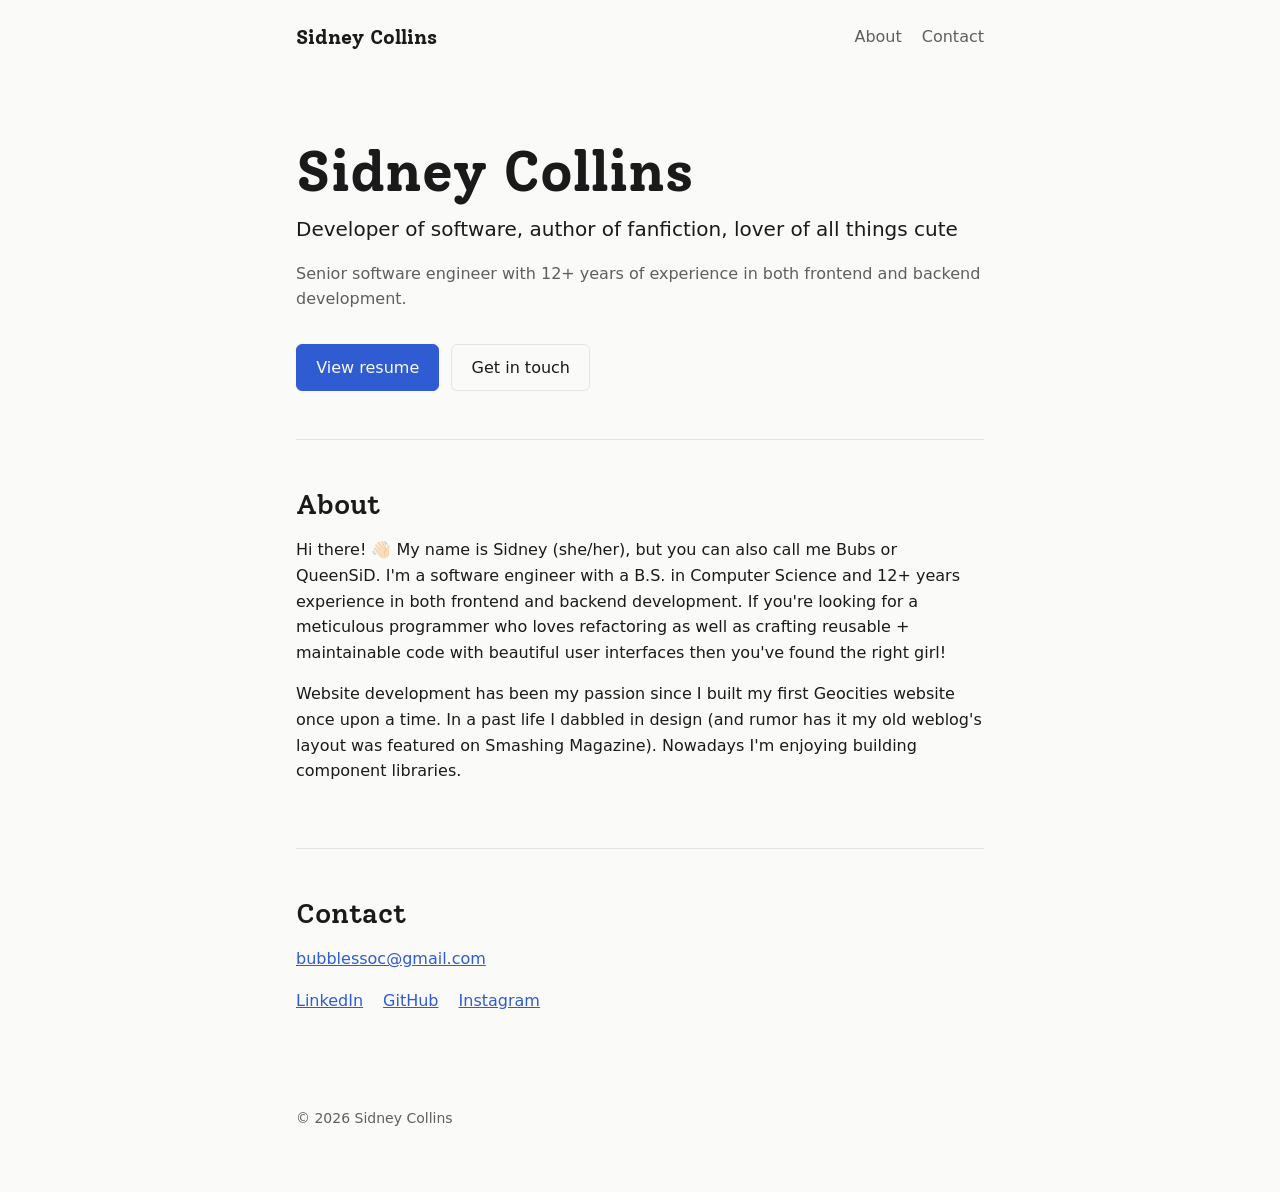
==== index.html @ 9f8a6d19 "updated favicons; playing in the playground" ====
<!doctype html>
<html lang="en">
<head>
  <meta charset="utf-8">
  <meta name="viewport" content="width=device-width, initial-scale=1">
  <title>Sidney Collins</title>
  <meta name="description" content="Sidney Collins: background, selected work, and how to get in touch.">

  <!-- <link rel="icon" href="/favicon.ico" sizes="48x48">
  <link rel="icon" href="/assets/icons/icon-192.png" type="image/png" sizes="192x192">
  <link rel="apple-touch-icon" href="/apple-touch-icon.png">
  -->
  <link rel="icon" href="/favicon.ico" sizes="any">
  <link rel="icon" type="image/png" sizes="32x32" href="/favicon-32x32.png">
  <link rel="apple-touch-icon" href="/apple-touch-icon.png">
  <link rel="manifest" href="/site.webmanifest">

  <link rel="preconnect" href="https://fonts.googleapis.com">
  <link rel="preconnect" href="https://fonts.gstatic.com" crossorigin>
  <link rel="stylesheet" href="https://fonts.googleapis.com/css2?family=Solway:wght@400;500;700&family=Aleo:wght@400;500;700&family=Montserrat:wght@400;500;700&family=Roboto+Slab:wght@400;500;700&family=Arvo:wght@400;700&family=Zilla+Slab:wght@400;500;700&display=swap">
  <link rel="stylesheet" href="styles.css">
</head>
<body>
  <header class="site-header">
    <a class="wordmark" href="#top">Sidney Collins</a>
    <nav aria-label="Primary">
      <a href="#about">About</a>
      <!-- <a href="#work">Work</a> -->
      <a href="#contact">Contact</a>
    </nav>
  </header>

  <main id="top">
    <section class="hero">
      <h1>Sidney Collins</h1>
      <p class="headline">Developer of software, author of fanfiction, lover of all things cute</p>
      <p class="intro">Senior software engineer with 12+ years of experience in both frontend and backend development.</p>
      <div class="actions">
        <a class="button button-primary" href="assets/resume.pdf">View resume</a>
        <a class="button" href="#contact">Get in touch</a>
      </div>
    </section>

    <section id="about">
      <h2>About</h2>
      <p>Hi there! 👋🏻 My name is Sidney (she/her), but you can also call me Bubs or QueenSiD. I'm a software engineer with a B.S. in Computer Science and 12+ years experience in both frontend and backend development. If you're looking for a meticulous programmer who loves refactoring as well as crafting reusable + maintainable code with beautiful user interfaces then you've found the right girl!</p>
      <p>Website development has been my passion since I built my first Geocities website once upon a time. In a past life I dabbled in design (and rumor has it my old weblog's layout was featured on Smashing Magazine). Nowadays I'm enjoying building component libraries.</p>
    </section>

    <!-- <section id="work">
      <h2>Selected work</h2>
      <ul class="cards">
        <li class="card">
          <h3><a href="#">Project one</a></h3>
          <p>One-line description of the project.</p>
        </li>
        <li class="card">
          <h3><a href="#">Project two</a></h3>
          <p>One-line description of the project.</p>
        </li>
        <li class="card">
          <h3><a href="#">Project three</a></h3>
          <p>One-line description of the project.</p>
        </li>
      </ul>
    </section> -->

    <section id="contact">
      <h2>Contact</h2>
      <p><a href="mailto:bubblessoc@gmail.com">bubblessoc@gmail.com</a></p>
      <ul class="links">
        <li><a href="https://www.linkedin.com/in/sidneycollins">LinkedIn</a></li>
        <li><a href="https://github.com/bubblessoc">GitHub</a></li>
        <li><a href="https://instagram.com/bubblessoc">Instagram</a></li>
      </ul>
    </section>
  </main>

  <footer class="site-footer">
    <p>&copy; 2026 Sidney Collins</p>
  </footer>
</body>
</html>
---- styles.css ----
html { -webkit-text-size-adjust: 100%; }        /* stop iOS enlarging text in landscape */
img, svg { display: block; max-width: 100%; }   /* images never overflow the column */
input, button, textarea, select { font: inherit; } /* form controls use the page font */

:root {
  --font-heading: "Solway", Georgia, serif;
  --font-body: system-ui, -apple-system, "Segoe UI", Roboto, sans-serif;

  /* Candidate fonts, not yet applied */
  --font-aleo: "Aleo", Georgia, serif;
  --font-montserrat: "Montserrat", system-ui, sans-serif;
  --font-roboto-slab: "Roboto Slab", Georgia, serif;
  --font-arvo: "Arvo", Georgia, serif;
  --font-zilla-slab: "Zilla Slab", Georgia, serif;

  --color-bg: #fafaf8;
  --color-text: #1a1a1a;
  --color-muted: #5f5f5f;
  --color-border: #e4e4e0;
  --color-accent: #2f5bd3;

  --max-width: 720px;
}

@media (prefers-color-scheme: dark) {
  :root {
    --color-bg: #141414;
    --color-text: #ededea;
    --color-muted: #a3a3a0;
    --color-border: #2c2c2a;
    --color-accent: #8aa8ff;
  }
}

*,
*::before,
*::after {
  box-sizing: border-box;
}

body {
  margin: 0;
  background: var(--color-bg);
  color: var(--color-text);
  font-family: var(--font-body);
  font-size: 1rem;
  line-height: 1.6;
}

/* Header text: Solway */
h1,
h2,
h3,
.wordmark {
  font-family: var(--font-heading);
  line-height: 1.2;
}

h1 {
  font-size: clamp(2.5rem, 7vw, 3.5rem);
  font-weight: 700;
  margin: 0 0 0.5rem;
}

h2 {
  font-size: 1.75rem;
  font-weight: 500;
  margin: 0 0 1rem;
}

h3 {
  font-size: 1.125rem;
  font-weight: 500;
  margin: 0 0 0.25rem;
}

a {
  color: var(--color-accent);
}

a:focus-visible {
  outline: 2px solid var(--color-accent);
  outline-offset: 3px;
}

.site-header,
main,
.site-footer {
  max-width: var(--max-width);
  margin: 0 auto;
  padding: 0 16px;
}

.site-header {
  display: flex;
  flex-wrap: wrap;
  gap: 1rem;
  justify-content: space-between;
  align-items: center;
  padding-top: 1.5rem;
  padding-bottom: 1.5rem;
}

.wordmark {
  font-size: 1.25rem;
  font-weight: 700;
  color: var(--color-text);
  text-decoration: none;
}

.site-header nav {
  display: flex;
  gap: 1.25rem;
}

.site-header nav a {
  color: var(--color-muted);
  text-decoration: none;
}

.site-header nav a:hover {
  color: var(--color-text);
}

section {
  padding: 3rem 0;
  border-top: 1px solid var(--color-border);
}

.hero {
  border-top: none;
  padding-top: 4rem;
}

.headline {
  font-size: 1.25rem;
  margin: 0 0 1rem;
}

.intro {
  color: var(--color-muted);
  margin: 0 0 2rem;
}

.actions {
  display: flex;
  flex-wrap: wrap;
  gap: 0.75rem;
}

.button {
  display: inline-block;
  padding: 0.6rem 1.2rem;
  border: 1px solid var(--color-border);
  border-radius: 6px;
  color: var(--color-text);
  text-decoration: none;
}

.button-primary {
  background: var(--color-accent);
  border-color: var(--color-accent);
  color: var(--color-bg);
}

.cards,
.links {
  list-style: none;
  margin: 0;
  padding: 0;
}

.cards {
  display: grid;
  gap: 1rem;
}

.card {
  padding: 1.25rem;
  border: 1px solid var(--color-border);
  border-radius: 8px;
}

.card p {
  margin: 0;
  color: var(--color-muted);
}

.links {
  display: flex;
  gap: 1.25rem;
}

.site-footer {
  padding-top: 2rem;
  padding-bottom: 3rem;
  color: var(--color-muted);
  font-size: 0.875rem;
}
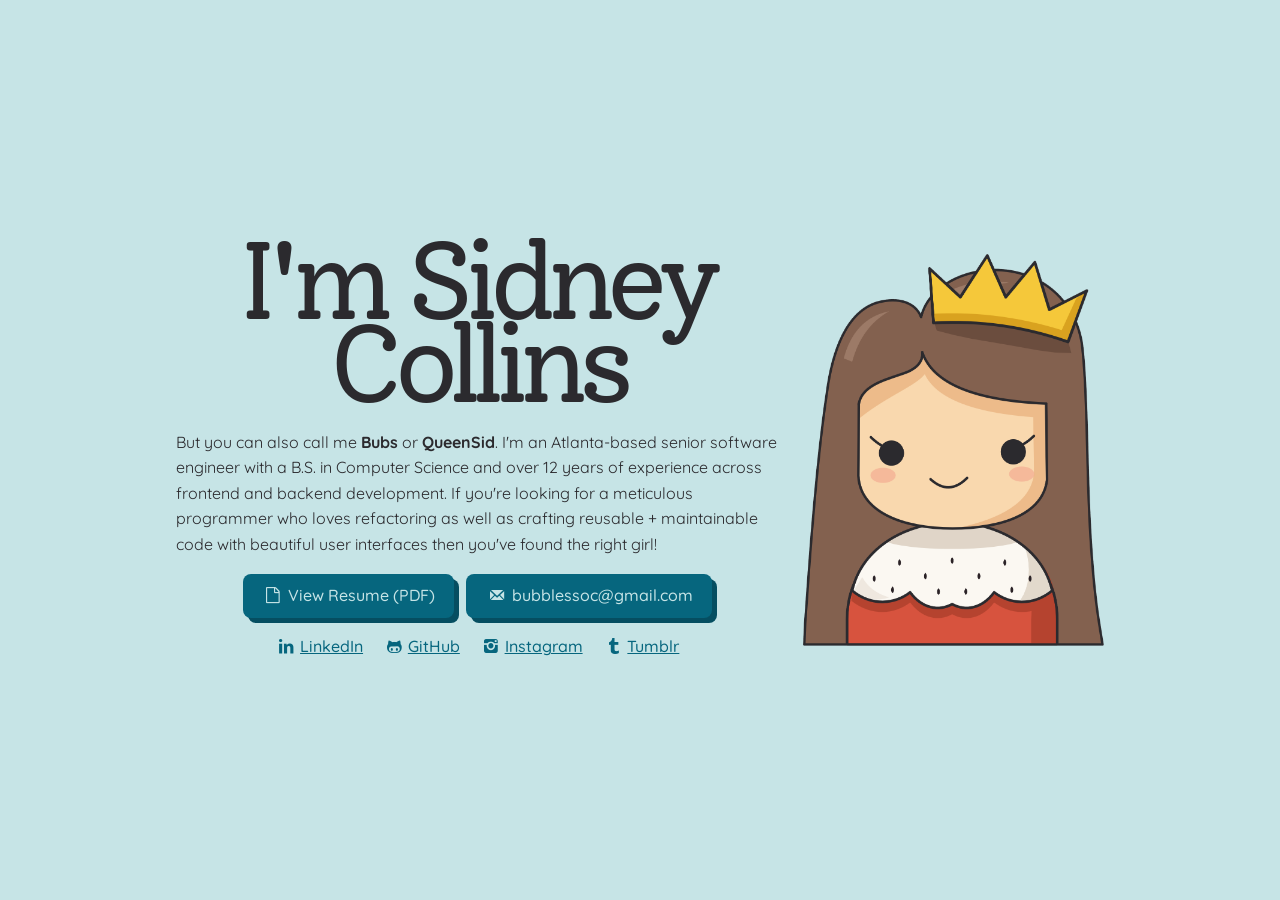
==== commit fe56d94c: "making playground changes live" ====
--- a/index.html
+++ b/index.html
@@ -3,81 +3,72 @@
 <head>
   <meta charset="utf-8">
   <meta name="viewport" content="width=device-width, initial-scale=1">
-  <title>Sidney Collins</title>
-  <meta name="description" content="Sidney Collins: background, selected work, and how to get in touch.">
+  <title>Sidney Collins | Senior Software Engineer in Atlanta</title>
+  <meta name="description" content="Atlanta-based senior software engineer who loves refactoring, reusable code and beautiful interfaces. 12+ years building for the web, front to back.">
 
-  <!-- <link rel="icon" href="/favicon.ico" sizes="48x48">
-  <link rel="icon" href="/assets/icons/icon-192.png" type="image/png" sizes="192x192">
-  <link rel="apple-touch-icon" href="/apple-touch-icon.png">
-  -->
+  <meta property="og:title" content="Sidney Collins | Senior Software Engineer in Atlanta">
+  <meta property="og:description" content="Atlanta-based senior software engineer who loves refactoring, reusable code and beautiful interfaces. 12+ years building for the web, front to back.">
+  <meta property="og:image" content="https://sidneycollins.com/assets/images/queensid.png">
+  <meta property="og:url" content="https://sidneycollins.com/">
+  <meta property="og:type" content="website">
+
   <link rel="icon" href="/favicon.ico" sizes="any">
   <link rel="icon" type="image/png" sizes="32x32" href="/favicon-32x32.png">
   <link rel="apple-touch-icon" href="/apple-touch-icon.png">
-  <link rel="manifest" href="/site.webmanifest">
 
   <link rel="preconnect" href="https://fonts.googleapis.com">
   <link rel="preconnect" href="https://fonts.gstatic.com" crossorigin>
-  <link rel="stylesheet" href="https://fonts.googleapis.com/css2?family=Solway:wght@400;500;700&family=Aleo:wght@400;500;700&family=Montserrat:wght@400;500;700&family=Roboto+Slab:wght@400;500;700&family=Arvo:wght@400;700&family=Zilla+Slab:wght@400;500;700&display=swap">
-  <link rel="stylesheet" href="styles.css">
+  <link rel="stylesheet" href="https://fonts.googleapis.com/css2?family=Solway:wght@400;500;700&family=Quicksand:wght@400;500;700&display=swap">
+  <link rel="stylesheet" href="assets/css/styles.css">
+  <link rel="stylesheet" href="assets/css/sidneycollins-icons.css">
 </head>
+
 <body>
-  <header class="site-header">
-    <a class="wordmark" href="#top">Sidney Collins</a>
-    <nav aria-label="Primary">
-      <a href="#about">About</a>
-      <!-- <a href="#work">Work</a> -->
-      <a href="#contact">Contact</a>
-    </nav>
-  </header>
-
   <main id="top">
     <section class="hero">
-      <h1>Sidney Collins</h1>
-      <p class="headline">Developer of software, author of fanfiction, lover of all things cute</p>
-      <p class="intro">Senior software engineer with 12+ years of experience in both frontend and backend development.</p>
+      <h1 class="heading">I&apos;m Sidney Collins</h1>
+      <img src="assets/images/queensid.png" alt="" class="profile-image" width="1003" height="1304" />
+      <p class="intro">
+        But you can also call me <b>Bubs</b> or <b>QueenSid</b>. I&apos;m an Atlanta-based senior software engineer with a B.S. in Computer Science and over 12 years of experience across frontend and backend development. If you&apos;re looking for a meticulous programmer who loves refactoring as well as crafting reusable + maintainable code with beautiful user interfaces then you&apos;ve found the right girl!
+      </p>
       <div class="actions">
-        <a class="button button-primary" href="assets/resume.pdf">View resume</a>
-        <a class="button" href="#contact">Get in touch</a>
+        <a class="button resume" href="assets/resume.pdf">
+          <span class="icon-doc" aria-hidden="true"></span>
+          View Resume (PDF)
+        </a>
+        <a class="button email" href="mailto:bubblessoc@gmail.com">
+          <span class="icon-mail" aria-hidden="true"></span>
+          bubblessoc@gmail.com
+        </a>
       </div>
-    </section>
-
-    <section id="about">
-      <h2>About</h2>
-      <p>Hi there! 👋🏻 My name is Sidney (she/her), but you can also call me Bubs or QueenSiD. I'm a software engineer with a B.S. in Computer Science and 12+ years experience in both frontend and backend development. If you're looking for a meticulous programmer who loves refactoring as well as crafting reusable + maintainable code with beautiful user interfaces then you've found the right girl!</p>
-      <p>Website development has been my passion since I built my first Geocities website once upon a time. In a past life I dabbled in design (and rumor has it my old weblog's layout was featured on Smashing Magazine). Nowadays I'm enjoying building component libraries.</p>
-    </section>
-
-    <!-- <section id="work">
-      <h2>Selected work</h2>
-      <ul class="cards">
-        <li class="card">
-          <h3><a href="#">Project one</a></h3>
-          <p>One-line description of the project.</p>
+      <ul class="links">
+        <li>
+          <a href="https://www.linkedin.com/in/sidneycollins" class="link linkedin">
+            <span class="icon-linkedin" aria-hidden="true"></span>
+            LinkedIn
+          </a>
         </li>
-        <li class="card">
-          <h3><a href="#">Project two</a></h3>
-          <p>One-line description of the project.</p>
+        <li>
+          <a href="https://github.com/bubblessoc" class="link github">
+            <span class="icon-github" aria-hidden="true"></span>
+            GitHub
+          </a>
         </li>
-        <li class="card">
-          <h3><a href="#">Project three</a></h3>
-          <p>One-line description of the project.</p>
+        <li>
+          <a href="https://instagram.com/bubblessoc" class="link instagram">
+            <span class="icon-instagram" aria-hidden="true"></span>
+            Instagram
+          </a>
         </li>
-      </ul>
-    </section> -->
-
-    <section id="contact">
-      <h2>Contact</h2>
-      <p><a href="mailto:bubblessoc@gmail.com">bubblessoc@gmail.com</a></p>
-      <ul class="links">
-        <li><a href="https://www.linkedin.com/in/sidneycollins">LinkedIn</a></li>
-        <li><a href="https://github.com/bubblessoc">GitHub</a></li>
-        <li><a href="https://instagram.com/bubblessoc">Instagram</a></li>
+        <li>
+          <a href="https://gomjabbars.tumblr.com" class="link tumblr">
+            <span class="icon-tumblr" aria-hidden="true"></span>
+            Tumblr
+          </a>
+        </li>
       </ul>
     </section>
   </main>
 
-  <footer class="site-footer">
-    <p>&copy; 2026 Sidney Collins</p>
-  </footer>
 </body>
 </html>
--- a/assets/css/styles.css
+++ b/assets/css/styles.css
@@ -0,0 +1,186 @@
+:root {
+  --font-heading: "Solway", Georgia, serif;
+  --font-body: "Quicksand", "Helvetica Neue", "Helvetica", "Arial", sans-serif;
+
+  --color-bg: #c6e4e6;
+  --color-text: #2b2a2e;
+  --color-accent: #0fa1c6;
+  --color-accent-secondary: #0B82A0;
+  --color-accent-dark: #06667E;   /* ~4.9:1 on --color-bg, safe for text */
+  --color-accent-darker: #054E61; /* ~6.9:1 on --color-bg */
+
+  --color-link: var(--color-accent-dark);
+  --color-link-hover: var(--color-accent-darker);
+  --color-button: var(--color-accent-dark);
+  --color-button-text: var(--color-bg);  /* ~4.9:1 on --color-button */
+  --color-button-text-hover: #fff;       /* ~6.5:1 on --color-button */
+  --color-button-shadow: var(--color-accent-darker); /* shadow stays darker than the button */
+  --color-focus: var(--color-accent-dark); /* for focus-visible outlines */
+
+  --max-width: 960px;
+}
+
+/* @media (prefers-color-scheme: dark) {
+  :root {
+    --color-bg: #141414;
+    --color-text: #ededea;
+    --color-accent: #8aa8ff;
+  }
+} */
+
+*,
+*::before,
+*::after {
+  box-sizing: border-box;
+}
+
+/* stop iOS enlarging text in landscape */
+html { -webkit-text-size-adjust: 100%; }
+/* images never overflow the column */
+img, svg { display: block; max-width: 100%; }
+/* form controls use the page font */
+input, button, textarea, select { font: inherit; }
+
+body {
+  margin: 0;
+  background-color: var(--color-bg);
+  color: var(--color-text);
+  font-family: var(--font-body);
+  font-size: 1rem;
+  line-height: 1.6;
+}
+
+a {
+  color: var(--color-link);
+  font-weight: 500;
+  transition: all 0.2s ease-in-out;
+}
+
+a:hover {
+  color: var(--color-link-hover);
+}
+
+/* Visible ring when tabbing with a keyboard; mouse clicks don't trigger it */
+a:focus-visible {
+  outline: 3px solid var(--color-focus);
+  outline-offset: 3px;
+}
+
+.button {
+  display: inline-block;
+  padding: 0.6rem 1.2rem;
+  border-radius: 8px;
+  color: var(--color-button-text);
+  background-color: var(--color-button);
+  text-decoration: none;
+  box-shadow: 5px 5px 0px 0px var(--color-button-shadow);
+}
+
+.button:hover {
+  color: var(--color-button-text-hover);
+  box-shadow: 2px 2px 0px 0px var(--color-button-shadow);
+  transform: translateY(3px);
+}
+
+#top {
+  display: flex;
+  justify-content: center;
+  align-items: center;
+  max-width: var(--max-width);
+  min-height: 100vh;
+  min-height: 100dvh; /* excludes mobile browser toolbars where supported */
+  margin: 0 auto;
+}
+
+.hero {
+  display: grid;
+  grid-template-areas:
+    "heading profile-image"
+    "intro profile-image"
+    "actions profile-image"
+    "links profile-image";
+  grid-template-columns: 2fr 1fr;
+  column-gap: 1.5rem;
+  padding: 3rem 16px;
+}
+
+.profile-image {
+  grid-area: profile-image;
+  align-self: center;
+  height: auto; /* keep proportions; the HTML width/height only reserve space while loading */
+}
+
+.heading {
+  grid-area: heading;
+  font-family: var(--font-heading);
+  font-size: 6.81rem;
+  font-weight: 400;
+  letter-spacing: -0.5rem;
+  line-height: 0.76;
+  text-align: center;
+  margin: 0 0 1.5rem;
+}
+
+.intro,
+.actions {
+  margin: 0 0 1rem
+}
+
+.intro {
+  grid-area: intro;
+}
+
+.actions {
+  grid-area: actions;
+  display: flex;
+  flex-wrap: wrap;
+  gap: 0.75rem;
+  justify-content: center;
+}
+
+.links {
+  grid-area: links;
+  list-style: none;
+  margin: 0;
+  padding: 0;
+  display: flex;
+  flex-wrap: wrap;
+  column-gap: 1.25rem;
+  justify-content: center;
+}
+
+.link {
+  display: flex;
+  column-gap: 0.15rem;
+  text-decoration-thickness: 1px;
+}
+
+.link:hover {
+  text-decoration-style: wavy;
+}
+
+/* Phone layout: one column, image on top, heading scales with the screen */
+@media (max-width: 800px) {
+  .hero {
+    grid-template-areas:
+      "profile-image"
+      "heading"
+      "intro"
+      "actions"
+      "links";
+    grid-template-columns: minmax(0, 1fr);
+    padding-block: 2rem;
+  }
+
+  .profile-image {
+    justify-self: center;
+    width: min(200px, 55%);
+    margin-bottom: 1.5rem;
+  }
+
+  .heading {
+    font-size: clamp(3rem, 15vw, 6.81rem);
+    letter-spacing: -0.07em; /* same tightness as desktop, scaled to the font size */
+    line-height: 0.85;       /* a little looser so wrapped lines don't collide */
+  }
+}
--- a/assets/css/sidneycollins-icons.css
+++ b/assets/css/sidneycollins-icons.css
@@ -0,0 +1,65 @@
+/* Generated by https://fontello.com/ */
+@font-face {
+  font-family: 'sidneycollins-icons';
+  src: url('../fonts/sidneycollins-icons.eot?50015696');
+  src: url('../fonts/sidneycollins-icons.eot?50015696#iefix') format('embedded-opentype'),
+       url('../fonts/sidneycollins-icons.woff2?50015696') format('woff2'),
+       url('../fonts/sidneycollins-icons.woff?50015696') format('woff'),
+       url('../fonts/sidneycollins-icons.ttf?50015696') format('truetype'),
+       url('../fonts/sidneycollins-icons.svg?50015696#sidneycollins-icons') format('svg');
+  font-weight: normal;
+  font-style: normal;
+}
+/* Chrome hack: SVG is rendered more smooth in Windozze. 100% magic, uncomment if you need it. */
+/* Note, that will break hinting! In other OS-es font will be not as sharp as it could be */
+/*
+@media screen and (-webkit-min-device-pixel-ratio:0) {
+  @font-face {
+    font-family: 'sidneycollins-icons';
+    src: url('../font/sidneycollins-icons.svg?1726905#sidneycollins-icons') format('svg');
+  }
+}
+*/
+[class^="icon-"]:before, [class*=" icon-"]:before {
+  font-family: "sidneycollins-icons";
+  font-style: normal;
+  font-weight: normal;
+  speak: never;
+
+  display: inline-block;
+  text-decoration: inherit;
+  width: 1em;
+  margin-right: .2em;
+  text-align: center;
+  /* opacity: .8; */
+
+  /* For safety - reset parent styles, that can break glyph codes*/
+  font-variant: normal;
+  text-transform: none;
+
+  /* fix buttons height, for twitter bootstrap */
+  line-height: 1em;
+
+  /* Animation center compensation - margins should be symmetric */
+  /* remove if not needed */
+  margin-left: .2em;
+
+  /* you can be more comfortable with increased icons size */
+  /* font-size: 120%; */
+
+  /* Font smoothing. That was taken from TWBS */
+  -webkit-font-smoothing: antialiased;
+  -moz-osx-font-smoothing: grayscale;
+
+  /* Uncomment for 3D effect */
+  /* text-shadow: 1px 1px 1px rgba(127, 127, 127, 0.3); */
+}
+
+.icon-mail:before { content: '\e800'; } /* '' */
+.icon-doc:before { content: '\e801'; } /* '' */
+.icon-location:before { content: '\e802'; } /* '' */
+.icon-tumblr:before { content: '\e803'; } /* '' */
+.icon-user:before { content: '\f2be'; } /* '' */
+.icon-github:before { content: '\f300'; } /* '' */
+.icon-linkedin:before { content: '\f318'; } /* '' */
+.icon-instagram:before { content: '\f32d'; } /* '' */
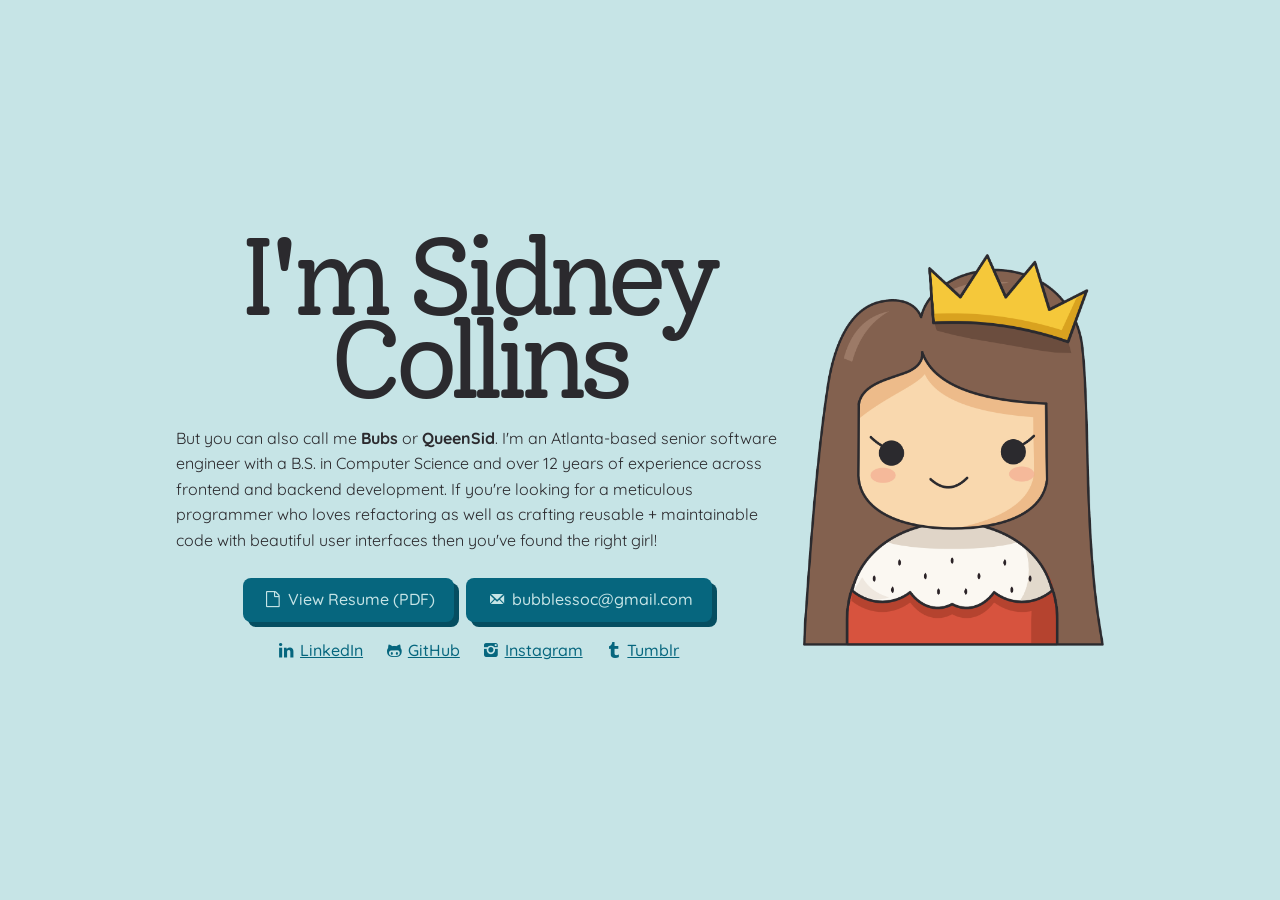
==== commit 9ea166d1: "removed playground; semantic changes; updated site manifest" ====
--- a/index.html
+++ b/index.html
@@ -15,6 +15,8 @@
   <link rel="icon" href="/favicon.ico" sizes="any">
   <link rel="icon" type="image/png" sizes="32x32" href="/favicon-32x32.png">
   <link rel="apple-touch-icon" href="/apple-touch-icon.png">
+  <link rel="manifest" href="/site.webmanifest">
+  <meta name="theme-color" content="#c6e4e6">
 
   <link rel="preconnect" href="https://fonts.googleapis.com">
   <link rel="preconnect" href="https://fonts.gstatic.com" crossorigin>
@@ -24,8 +26,8 @@
 </head>
 
 <body>
-  <main id="top">
-    <section class="hero">
+  <main>
+    <div class="hero">
       <h1 class="heading">I&apos;m Sidney Collins</h1>
       <img src="assets/images/queensid.png" alt="" class="profile-image" width="1003" height="1304" />
       <p class="intro">
@@ -67,7 +69,7 @@
           </a>
         </li>
       </ul>
-    </section>
+    </div>
   </main>
 
 </body>
--- a/assets/css/styles.css
+++ b/assets/css/styles.css
@@ -82,7 +82,7 @@
   transform: translateY(3px);
 }
 
-#top {
+main {
   display: flex;
   justify-content: center;
   align-items: center;
@@ -121,13 +121,9 @@
   margin: 0 0 1.5rem;
 }
 
-.intro,
-.actions {
-  margin: 0 0 1rem
-}
-
 .intro {
   grid-area: intro;
+  margin: 0 0 1.5rem
 }
 
 .actions {
@@ -136,6 +132,7 @@
   flex-wrap: wrap;
   gap: 0.75rem;
   justify-content: center;
+  margin: 0 0 1rem
 }
 
 .links {
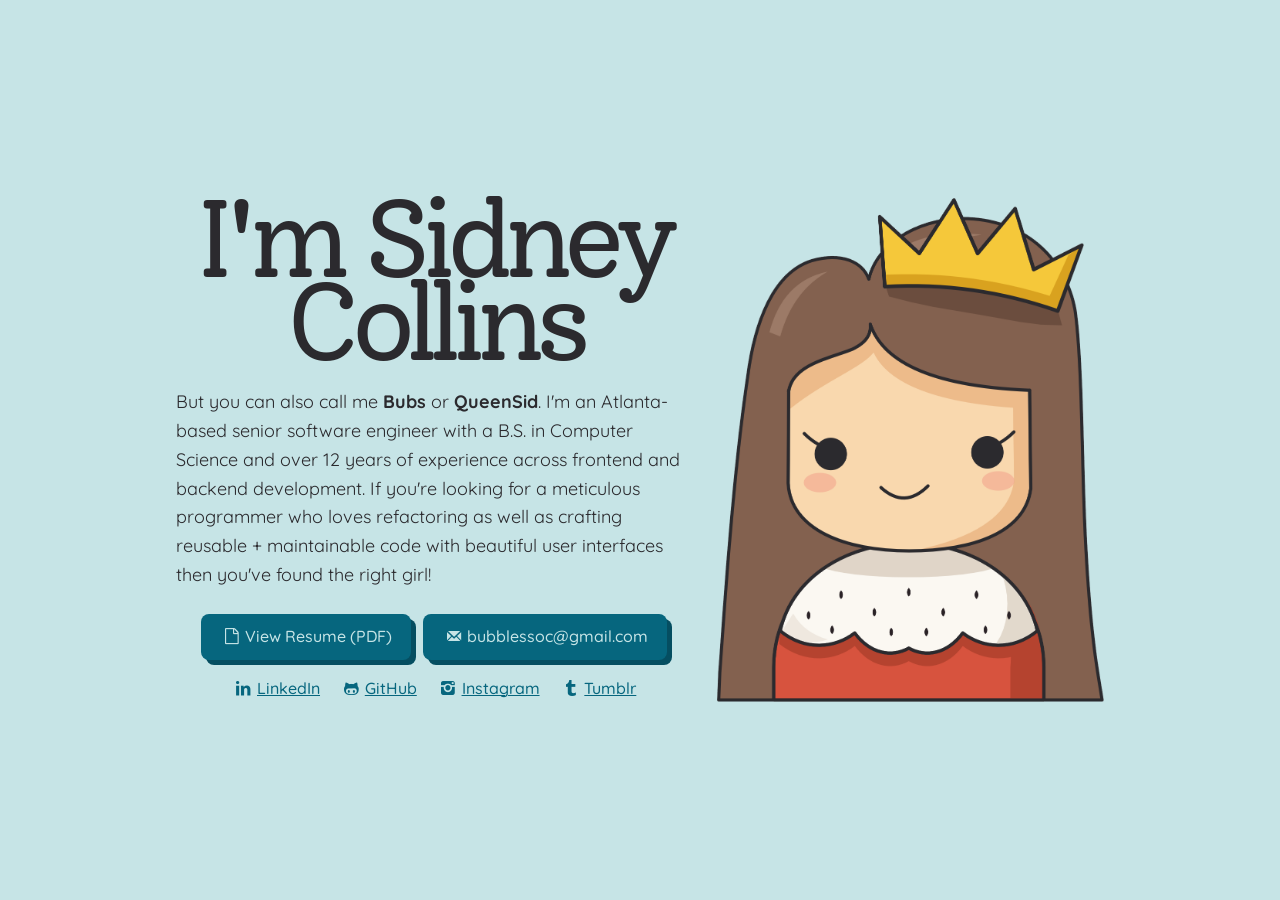
==== commit 4409ce6f: "fixed linkedin url; added outline offset for button" ====
--- a/index.html
+++ b/index.html
@@ -45,7 +45,7 @@
       </div>
       <ul class="links">
         <li>
-          <a href="https://www.linkedin.com/in/sidneycollins" class="link linkedin">
+          <a href="https://www.linkedin.com/in/bubblessoc" class="link linkedin">
             <span class="icon-linkedin" aria-hidden="true"></span>
             LinkedIn
           </a>
--- a/assets/css/styles.css
+++ b/assets/css/styles.css
@@ -15,7 +15,7 @@
   --color-button-text: var(--color-bg);  /* ~4.9:1 on --color-button */
   --color-button-text-hover: #fff;       /* ~6.5:1 on --color-button */
   --color-button-shadow: var(--color-accent-darker); /* shadow stays darker than the button */
-  --color-focus: var(--color-accent-dark); /* for focus-visible outlines */
+  --color-focus: #3478f6; /* for focus-visible outlines */
 
   --max-width: 960px;
 }
@@ -51,9 +51,15 @@
 }
 
 a {
+  display: flex;
+  align-items: center;
+  column-gap: 0.15rem;
   color: var(--color-link);
   font-weight: 500;
-  transition: all 0.2s ease-in-out;
+  transition:
+    color 0.2s ease-in-out,
+    box-shadow 0.2s ease-in-out,
+    transform 0.2s ease-in-out;
 }
 
 a:hover {
@@ -67,13 +73,16 @@
 }
 
 .button {
-  display: inline-block;
   padding: 0.6rem 1.2rem;
   border-radius: 8px;
   color: var(--color-button-text);
   background-color: var(--color-button);
   text-decoration: none;
   box-shadow: 5px 5px 0px 0px var(--color-button-shadow);
+}
+
+.button:focus-visible {
+  outline-offset: 1px;
 }
 
 .button:hover {
@@ -99,7 +108,7 @@
     "intro profile-image"
     "actions profile-image"
     "links profile-image";
-  grid-template-columns: 2fr 1fr;
+  grid-template-columns: 4fr 3fr;
   column-gap: 1.5rem;
   padding: 3rem 16px;
 }
@@ -123,16 +132,21 @@
 
 .intro {
   grid-area: intro;
-  margin: 0 0 1.5rem
+  margin: 0 0 1.5rem;
+  font-size: 1.125rem;
+}
+
+.actions,
+.links {
+  display: flex;
+  flex-wrap: wrap;
+  justify-content: center;
 }
 
 .actions {
   grid-area: actions;
-  display: flex;
-  flex-wrap: wrap;
   gap: 0.75rem;
-  justify-content: center;
-  margin: 0 0 1rem
+  margin: 0 0 1rem;
 }
 
 .links {
@@ -140,20 +154,21 @@
   list-style: none;
   margin: 0;
   padding: 0;
-  display: flex;
-  flex-wrap: wrap;
   column-gap: 1.25rem;
-  justify-content: center;
 }
 
 .link {
-  display: flex;
-  column-gap: 0.15rem;
   text-decoration-thickness: 1px;
 }
 
 .link:hover {
   text-decoration-style: wavy;
+}
+
+@media (max-width: 959px) {
+  .heading {
+    font-size: 5.625rem;
+  }
 }
 
 /* Phone layout: one column, image on top, heading scales with the screen */
@@ -176,7 +191,6 @@
   }
 
   .heading {
-    font-size: clamp(3rem, 15vw, 6.81rem);
     letter-spacing: -0.07em; /* same tightness as desktop, scaled to the font size */
     line-height: 0.85;       /* a little looser so wrapped lines don't collide */
   }
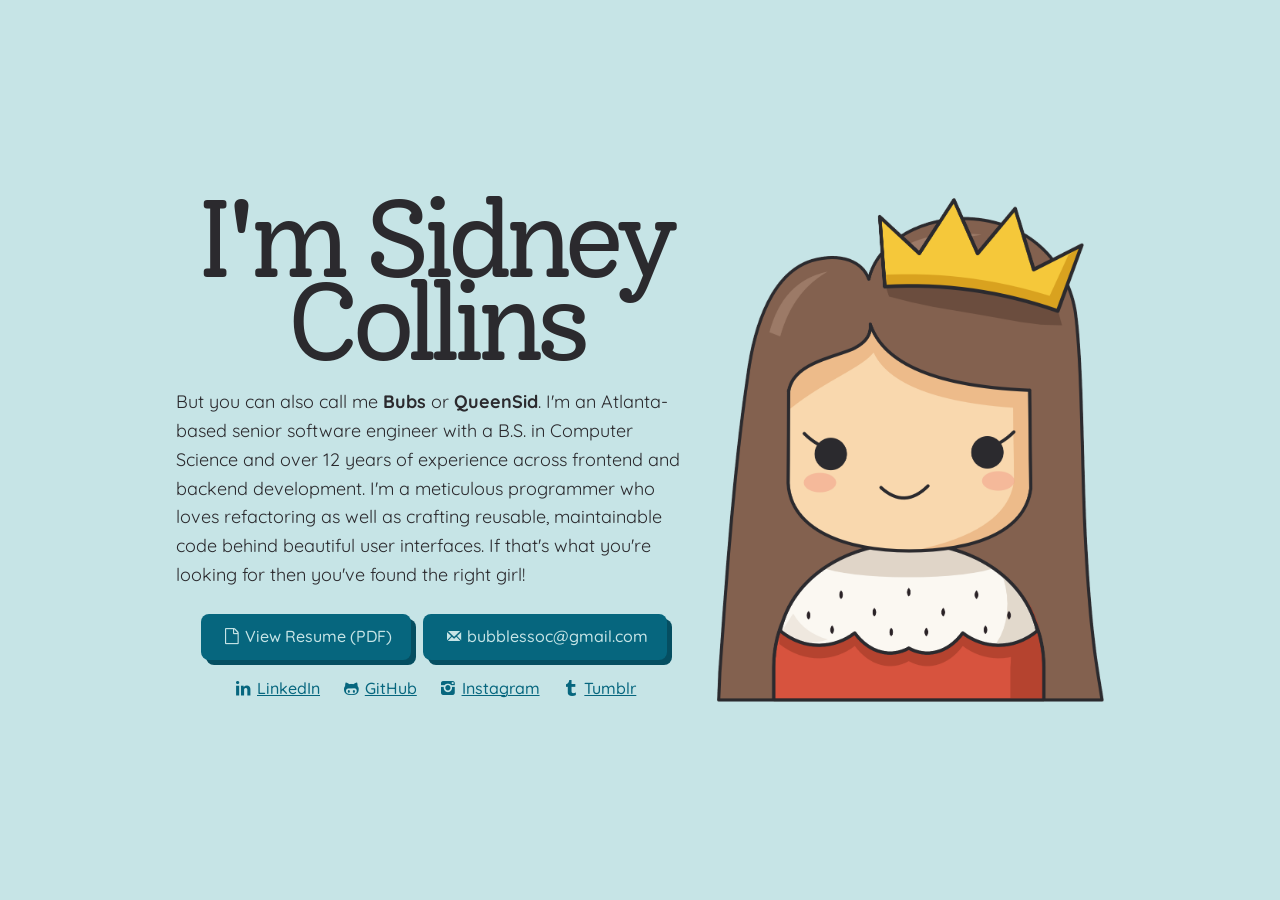
==== commit ae87b148: "intro reword" ====
--- a/index.html
+++ b/index.html
@@ -31,7 +31,7 @@
       <h1 class="heading">I&apos;m Sidney Collins</h1>
       <img src="assets/images/queensid.png" alt="" class="profile-image" width="1003" height="1304" />
       <p class="intro">
-        But you can also call me <b>Bubs</b> or <b>QueenSid</b>. I&apos;m an Atlanta-based senior software engineer with a B.S. in Computer Science and over 12 years of experience across frontend and backend development. If you&apos;re looking for a meticulous programmer who loves refactoring as well as crafting reusable + maintainable code with beautiful user interfaces then you&apos;ve found the right girl!
+        But you can also call me <b>Bubs</b> or <b>QueenSid</b>. I&apos;m an Atlanta-based senior software engineer with a B.S. in Computer Science and over 12 years of experience across frontend and backend development. I&apos;m a meticulous programmer who loves refactoring as well as crafting reusable, maintainable code behind beautiful user interfaces. If that&apos;s what you&apos;re looking for then you&apos;ve found the right girl!
       </p>
       <div class="actions">
         <a class="button resume" href="assets/resume.pdf">
--- a/assets/css/styles.css
+++ b/assets/css/styles.css
@@ -81,14 +81,14 @@
   box-shadow: 5px 5px 0px 0px var(--color-button-shadow);
 }
 
-.button:focus-visible {
-  outline-offset: 1px;
-}
-
 .button:hover {
   color: var(--color-button-text-hover);
   box-shadow: 2px 2px 0px 0px var(--color-button-shadow);
   transform: translateY(3px);
+}
+
+.button:focus-visible {
+  outline-offset: 1px;
 }
 
 main {
@@ -113,12 +113,6 @@
   padding: 3rem 16px;
 }
 
-.profile-image {
-  grid-area: profile-image;
-  align-self: center;
-  height: auto; /* keep proportions; the HTML width/height only reserve space while loading */
-}
-
 .heading {
   grid-area: heading;
   font-family: var(--font-heading);
@@ -128,6 +122,12 @@
   line-height: 0.76;
   text-align: center;
   margin: 0 0 1.5rem;
+}
+
+.profile-image {
+  grid-area: profile-image;
+  align-self: center;
+  height: auto; /* keep proportions; the HTML width/height only reserve space while loading */
 }
 
 .intro {
@@ -195,3 +195,9 @@
     line-height: 0.85;       /* a little looser so wrapped lines don't collide */
   }
 }
+
+@media (max-width: 459px) {
+  .links {
+    column-gap: 0.75rem;
+  }
+}
